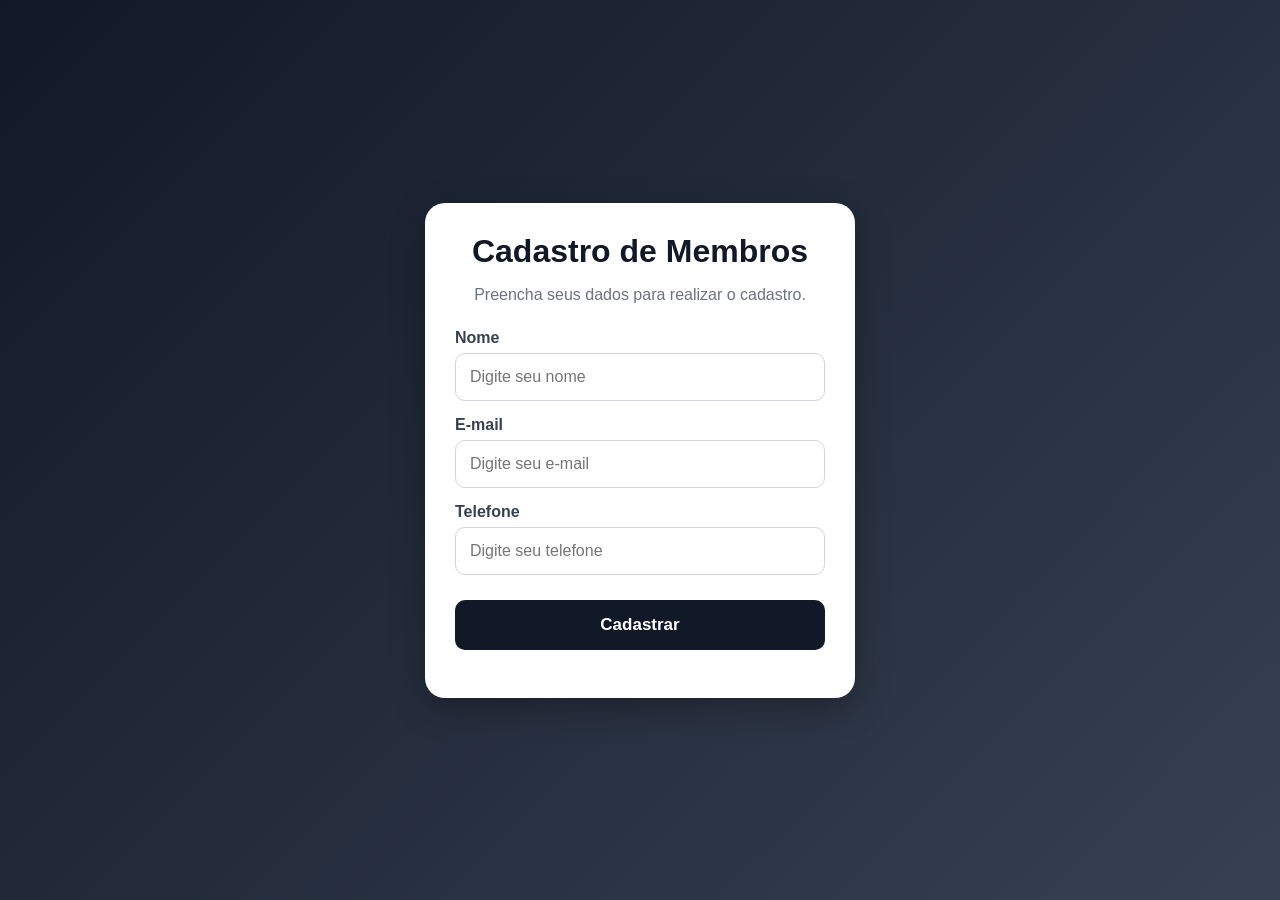
==== cadastro.html @ 35934ee3 "Create cadastro.html" ====
<!DOCTYPE html>
<html lang="pt-BR">
<head>
  <meta charset="UTF-8">
  <meta name="viewport" content="width=device-width, initial-scale=1.0">
  <title>Cadastro de Membros - Musuris</title>

  <style>
    * {
      box-sizing: border-box;
    }

    body {
      margin: 0;
      min-height: 100vh;
      font-family: Arial, sans-serif;
      background: linear-gradient(135deg, #111827, #374151);
      display: flex;
      justify-content: center;
      align-items: center;
      padding: 20px;
    }

    .card {
      width: 100%;
      max-width: 430px;
      background: white;
      border-radius: 20px;
      padding: 30px;
      box-shadow: 0 10px 35px rgba(0,0,0,0.3);
    }

    h1 {
      text-align: center;
      margin: 0 0 8px;
      color: #111827;
    }

    .descricao {
      text-align: center;
      color: #6b7280;
      margin-bottom: 25px;
    }

    label {
      display: block;
      margin: 15px 0 6px;
      font-weight: bold;
      color: #374151;
    }

    input {
      width: 100%;
      padding: 14px;
      border: 1px solid #d1d5db;
      border-radius: 10px;
      font-size: 16px;
    }

    input:focus {
      outline: none;
      border-color: #111827;
    }

    button {
      width: 100%;
      margin-top: 25px;
      padding: 15px;
      border: none;
      border-radius: 10px;
      background: #111827;
      color: white;
      font-size: 17px;
      font-weight: bold;
      cursor: pointer;
    }

    button:hover {
      background: #374151;
    }

    button:disabled {
      opacity: 0.6;
      cursor: wait;
    }

    #mensagem {
      text-align: center;
      margin-top: 18px;
      font-weight: bold;
    }

    .sucesso {
      color: #15803d;
    }

    .erro {
      color: #dc2626;
    }
  </style>
</head>

<body>

  <div class="card">

    <h1>Cadastro de Membros</h1>

    <p class="descricao">
      Preencha seus dados para realizar o cadastro.
    </p>

    <form id="cadastroForm">

      <label for="nome">Nome</label>
      <input
        type="text"
        id="nome"
        placeholder="Digite seu nome"
        required
      >

      <label for="email">E-mail</label>
      <input
        type="email"
        id="email"
        placeholder="Digite seu e-mail"
      >

      <label for="telefone">Telefone</label>
      <input
        type="tel"
        id="telefone"
        placeholder="Digite seu telefone"
      >

      <button type="submit" id="botao">
        Cadastrar
      </button>

    </form>

    <div id="mensagem"></div>

  </div>

<script>

  /* ==============================
     CONFIGURAÇÃO DO SUPABASE
     ============================== */

  const SUPABASE_URL =
    "https://ynmzjnmlyfowxgpayhyr.supabase.co";

  const SUPABASE_KEY =
    "sb_publishable_vo8QrMPS7SNHXjpD_oK0Ug_dZBzwSo8";


  /* ==============================
     FORMULÁRIO
     ============================== */

  const formulario =
    document.getElementById("cadastroForm");

  const botao =
    document.getElementById("botao");

  const mensagem =
    document.getElementById("mensagem");


  formulario.addEventListener("submit", async function(event) {

    event.preventDefault();

    const nome =
      document.getElementById("nome").value.trim();

    const email =
      document.getElementById("email").value.trim();

    const telefone =
      document.getElementById("telefone").value.trim();


    if (!nome) {
      mensagem.textContent = "Digite seu nome.";
      mensagem.className = "erro";
      return;
    }


    botao.disabled = true;
    botao.textContent = "Cadastrando...";

    mensagem.textContent = "";
    mensagem.className = "";


    try {

      const resposta = await fetch(
        SUPABASE_URL + "/rest/v1/membros",
        {
          method: "POST",

          headers: {
            "Content-Type": "application/json",
            "apikey": SUPABASE_KEY,
            "Authorization": "Bearer " + SUPABASE_KEY,
            "Prefer": "return=minimal"
          },

          body: JSON.stringify({
            nome: nome,
            email: email || null,
            telefone: telefone || null
          })
        }
      );


      if (!resposta.ok) {

        const erro =
          await resposta.text();

        console.error("Erro Supabase:", erro);

        throw new Error(erro);
      }


      mensagem.textContent =
        "Cadastro realizado com sucesso!";

      mensagem.className = "sucesso";


      formulario.reset();


    } catch (erro) {

      console.error(erro);

      mensagem.textContent =
        "Erro ao realizar o cadastro. Tente novamente.";

      mensagem.className = "erro";

    }


    botao.disabled = false;
    botao.textContent = "Cadastrar";

  });

</script>

</body>
</html>
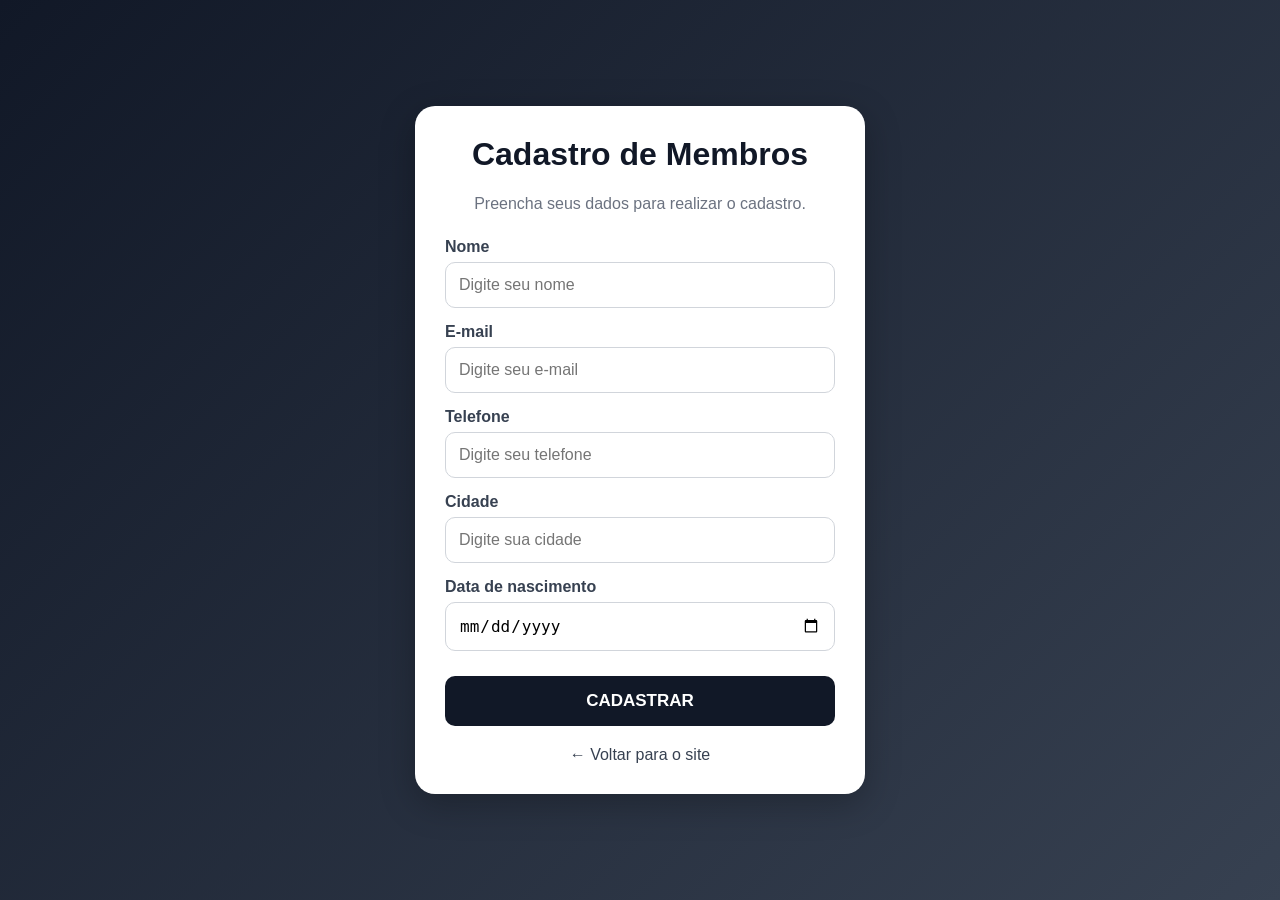
==== commit baa04d74: "Update cadastro.html" ====
--- a/cadastro.html
+++ b/cadastro.html
@@ -1,9 +1,11 @@
 <!DOCTYPE html>
 <html lang="pt-BR">
+
 <head>
   <meta charset="UTF-8">
   <meta name="viewport" content="width=device-width, initial-scale=1.0">
-  <title>Cadastro de Membros - Musuris</title>
+
+  <title>Cadastro de Membros | Musuris</title>
 
   <style>
     * {
@@ -13,26 +15,31 @@
     body {
       margin: 0;
       min-height: 100vh;
+      padding: 20px;
       font-family: Arial, sans-serif;
       background: linear-gradient(135deg, #111827, #374151);
+
       display: flex;
       justify-content: center;
       align-items: center;
-      padding: 20px;
     }
 
     .card {
       width: 100%;
-      max-width: 430px;
+      max-width: 450px;
+
       background: white;
+      padding: 30px;
+
       border-radius: 20px;
-      padding: 30px;
-      box-shadow: 0 10px 35px rgba(0,0,0,0.3);
+
+      box-shadow:
+        0 10px 35px rgba(0, 0, 0, 0.25);
     }
 
     h1 {
       text-align: center;
-      margin: 0 0 8px;
+      margin-top: 0;
       color: #111827;
     }
 
@@ -44,16 +51,21 @@
 
     label {
       display: block;
-      margin: 15px 0 6px;
+      margin-top: 15px;
+      margin-bottom: 6px;
+
       font-weight: bold;
       color: #374151;
     }
 
     input {
       width: 100%;
-      padding: 14px;
+
+      padding: 13px;
+
       border: 1px solid #d1d5db;
       border-radius: 10px;
+
       font-size: 16px;
     }
 
@@ -64,14 +76,19 @@
 
     button {
       width: 100%;
+
       margin-top: 25px;
       padding: 15px;
+
       border: none;
       border-radius: 10px;
+
       background: #111827;
       color: white;
+
       font-size: 17px;
       font-weight: bold;
+
       cursor: pointer;
     }
 
@@ -85,8 +102,10 @@
     }
 
     #mensagem {
+      margin-top: 18px;
+
       text-align: center;
-      margin-top: 18px;
+
       font-weight: bold;
     }
 
@@ -97,169 +116,362 @@
     .erro {
       color: #dc2626;
     }
+
+    .voltar {
+      display: block;
+
+      margin-top: 20px;
+
+      text-align: center;
+
+      color: #374151;
+      text-decoration: none;
+    }
+
+    .voltar:hover {
+      text-decoration: underline;
+    }
   </style>
 </head>
 
+
 <body>
 
+
   <div class="card">
 
-    <h1>Cadastro de Membros</h1>
+    <h1>
+      Cadastro de Membros
+    </h1>
+
 
     <p class="descricao">
       Preencha seus dados para realizar o cadastro.
     </p>
 
+
     <form id="cadastroForm">
 
-      <label for="nome">Nome</label>
+
+      <!-- NOME -->
+
+      <label for="nome">
+        Nome
+      </label>
+
       <input
         type="text"
         id="nome"
+        name="nome"
         placeholder="Digite seu nome"
         required
       >
 
-      <label for="email">E-mail</label>
+
+      <!-- EMAIL -->
+
+      <label for="email">
+        E-mail
+      </label>
+
       <input
         type="email"
         id="email"
+        name="email"
         placeholder="Digite seu e-mail"
-      >
-
-      <label for="telefone">Telefone</label>
+        required
+      >
+
+
+      <!-- TELEFONE -->
+
+      <label for="telefone">
+        Telefone
+      </label>
+
       <input
         type="tel"
         id="telefone"
+        name="telefone"
         placeholder="Digite seu telefone"
-      >
-
-      <button type="submit" id="botao">
-        Cadastrar
+        required
+      >
+
+
+      <!-- CIDADE -->
+
+      <label for="cidade">
+        Cidade
+      </label>
+
+      <input
+        type="text"
+        id="cidade"
+        name="cidade"
+        placeholder="Digite sua cidade"
+        required
+      >
+
+
+      <!-- DATA DE NASCIMENTO -->
+
+      <label for="data_nascimento">
+        Data de nascimento
+      </label>
+
+      <input
+        type="date"
+        id="data_nascimento"
+        name="data_nascimento"
+        required
+      >
+
+
+      <!-- BOTÃO -->
+
+      <button
+        type="submit"
+        id="botao"
+      >
+        CADASTRAR
       </button>
 
+
     </form>
 
+
     <div id="mensagem"></div>
 
+
+    <a
+      href="index.html"
+      class="voltar"
+    >
+      ← Voltar para o site
+    </a>
+
   </div>
 
+
+
 <script>
 
-  /* ==============================
+
+  /* =====================================
      CONFIGURAÇÃO DO SUPABASE
-     ============================== */
+     ===================================== */
 
   const SUPABASE_URL =
     "https://ynmzjnmlyfowxgpayhyr.supabase.co";
 
+
   const SUPABASE_KEY =
     "sb_publishable_vo8QrMPS7SNHXjpD_oK0Ug_dZBzwSo8";
 
 
-  /* ==============================
+
+  /* =====================================
      FORMULÁRIO
-     ============================== */
+     ===================================== */
 
   const formulario =
     document.getElementById("cadastroForm");
 
+
   const botao =
     document.getElementById("botao");
 
+
   const mensagem =
     document.getElementById("mensagem");
 
 
-  formulario.addEventListener("submit", async function(event) {
-
-    event.preventDefault();
-
-    const nome =
-      document.getElementById("nome").value.trim();
-
-    const email =
-      document.getElementById("email").value.trim();
-
-    const telefone =
-      document.getElementById("telefone").value.trim();
-
-
-    if (!nome) {
-      mensagem.textContent = "Digite seu nome.";
-      mensagem.className = "erro";
-      return;
-    }
-
-
-    botao.disabled = true;
-    botao.textContent = "Cadastrando...";
-
-    mensagem.textContent = "";
-    mensagem.className = "";
-
-
-    try {
-
-      const resposta = await fetch(
-        SUPABASE_URL + "/rest/v1/membros",
-        {
-          method: "POST",
-
-          headers: {
-            "Content-Type": "application/json",
-            "apikey": SUPABASE_KEY,
-            "Authorization": "Bearer " + SUPABASE_KEY,
-            "Prefer": "return=minimal"
-          },
-
-          body: JSON.stringify({
-            nome: nome,
-            email: email || null,
-            telefone: telefone || null
-          })
+
+  formulario.addEventListener(
+    "submit",
+    async function(event) {
+
+      event.preventDefault();
+
+
+      /* Pegar os valores */
+
+      const nome =
+        document
+          .getElementById("nome")
+          .value
+          .trim();
+
+
+      const email =
+        document
+          .getElementById("email")
+          .value
+          .trim();
+
+
+      const telefone =
+        document
+          .getElementById("telefone")
+          .value
+          .trim();
+
+
+      const cidade =
+        document
+          .getElementById("cidade")
+          .value
+          .trim();
+
+
+      const dataNascimento =
+        document
+          .getElementById("data_nascimento")
+          .value;
+
+
+
+      /* Preparar botão */
+
+      botao.disabled = true;
+
+      botao.textContent =
+        "CADASTRANDO...";
+
+
+      mensagem.textContent = "";
+
+      mensagem.className = "";
+
+
+
+      try {
+
+
+        /* =====================================
+           ENVIAR PARA SUPABASE
+           ===================================== */
+
+        const resposta =
+          await fetch(
+            SUPABASE_URL +
+            "/rest/v1/membros",
+            {
+
+              method: "POST",
+
+
+              headers: {
+
+                "Content-Type":
+                  "application/json",
+
+                "apikey":
+                  SUPABASE_KEY,
+
+                "Authorization":
+                  "Bearer " +
+                  SUPABASE_KEY,
+
+                "Prefer":
+                  "return=minimal"
+
+              },
+
+
+              body:
+                JSON.stringify({
+
+                  nome:
+                    nome,
+
+                  email:
+                    email,
+
+                  telefone:
+                    telefone,
+
+                  cidade:
+                    cidade,
+
+                  data_nascimento:
+                    dataNascimento
+
+                })
+
+            }
+          );
+
+
+
+        /* =====================================
+           VERIFICAR RESULTADO
+           ===================================== */
+
+        if (!resposta.ok) {
+
+          const erro =
+            await resposta.text();
+
+
+          console.error(
+            "Erro do Supabase:",
+            erro
+          );
+
+
+          throw new Error(erro);
+
         }
-      );
-
-
-      if (!resposta.ok) {
-
-        const erro =
-          await resposta.text();
-
-        console.error("Erro Supabase:", erro);
-
-        throw new Error(erro);
+
+
+
+        /* =====================================
+           SUCESSO
+           ===================================== */
+
+        mensagem.textContent =
+          "✅ Cadastro realizado com sucesso!";
+
+
+        mensagem.className =
+          "sucesso";
+
+
+        formulario.reset();
+
+
+
+      } catch (erro) {
+
+
+        console.error(erro);
+
+
+        mensagem.textContent =
+          "❌ Não foi possível realizar o cadastro.";
+
+
+        mensagem.className =
+          "erro";
+
       }
 
 
-      mensagem.textContent =
-        "Cadastro realizado com sucesso!";
-
-      mensagem.className = "sucesso";
-
-
-      formulario.reset();
-
-
-    } catch (erro) {
-
-      console.error(erro);
-
-      mensagem.textContent =
-        "Erro ao realizar o cadastro. Tente novamente.";
-
-      mensagem.className = "erro";
-
-    }
-
-
-    botao.disabled = false;
-    botao.textContent = "Cadastrar";
-
-  });
+
+      /* Restaurar botão */
+
+      botao.disabled = false;
+
+      botao.textContent =
+        "CADASTRAR";
+
+    }
+
+  );
 
 </script>
+
 
 </body>
 </html>
